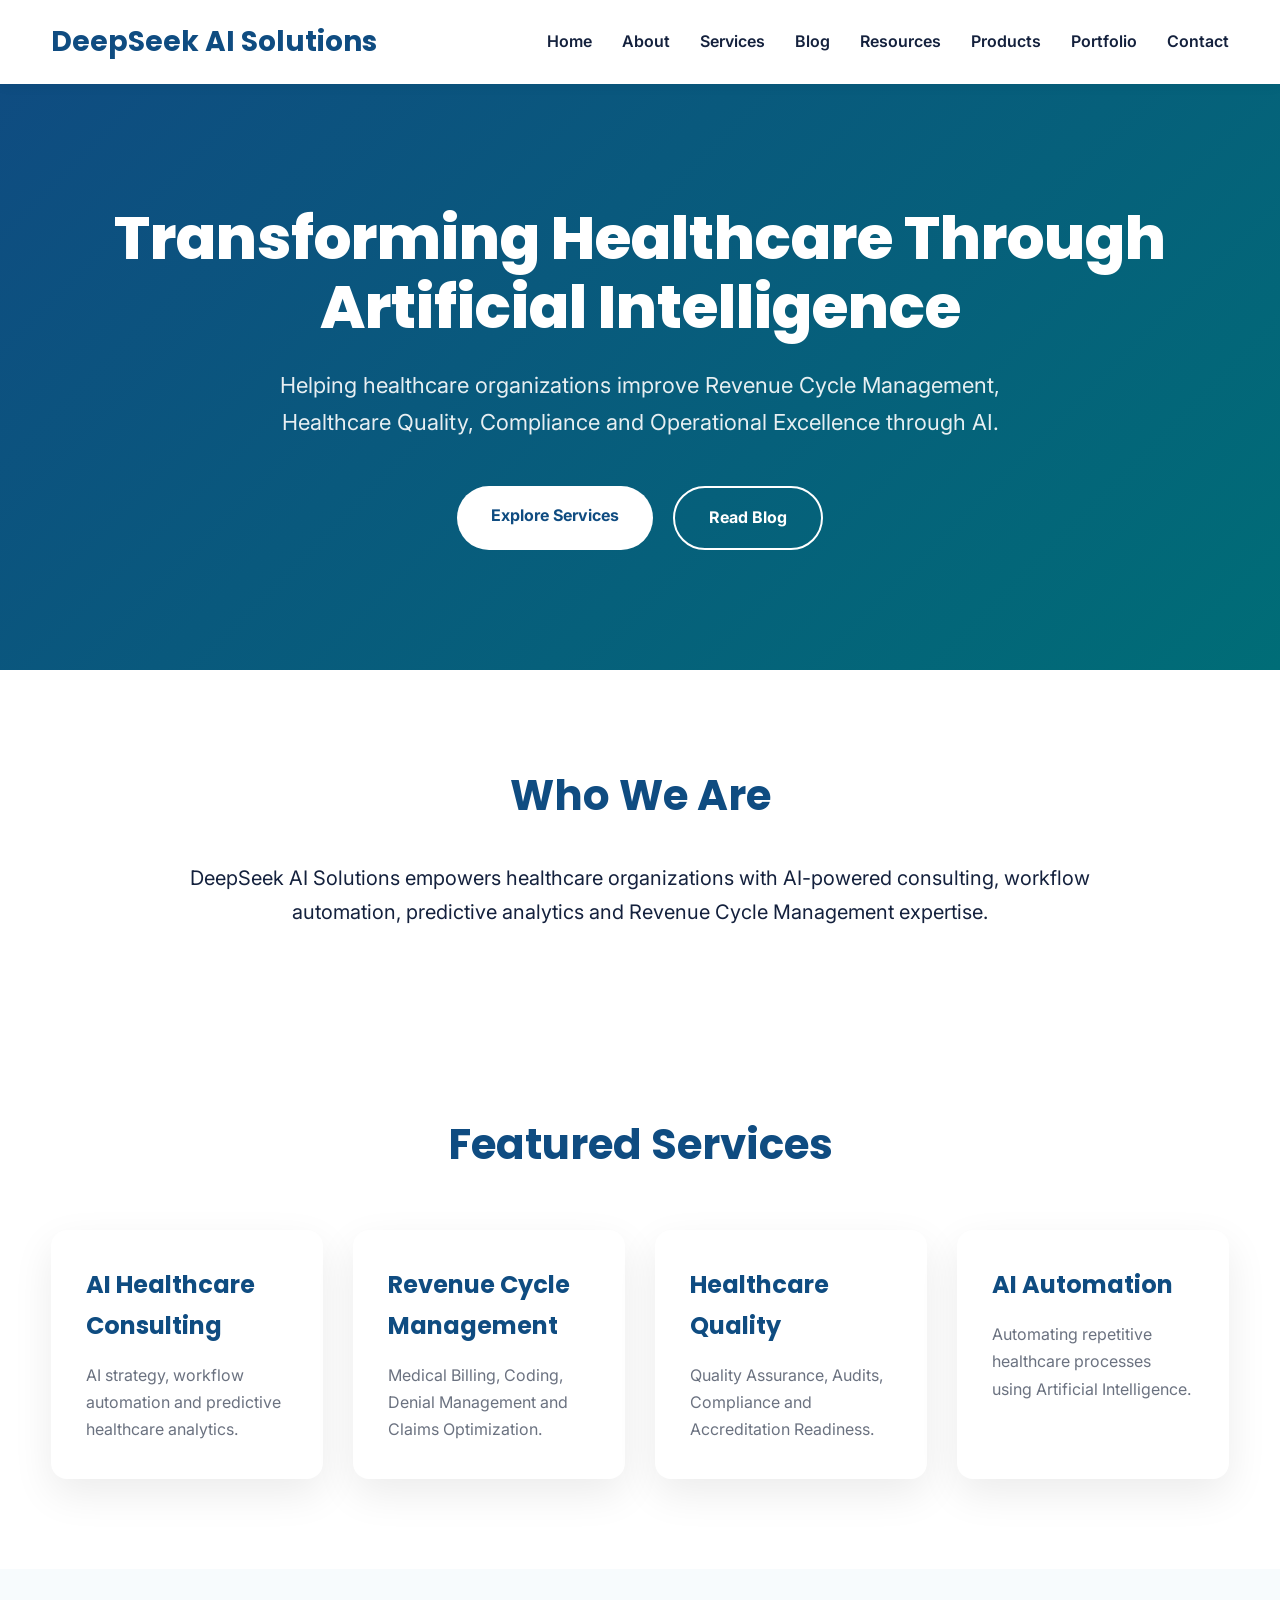
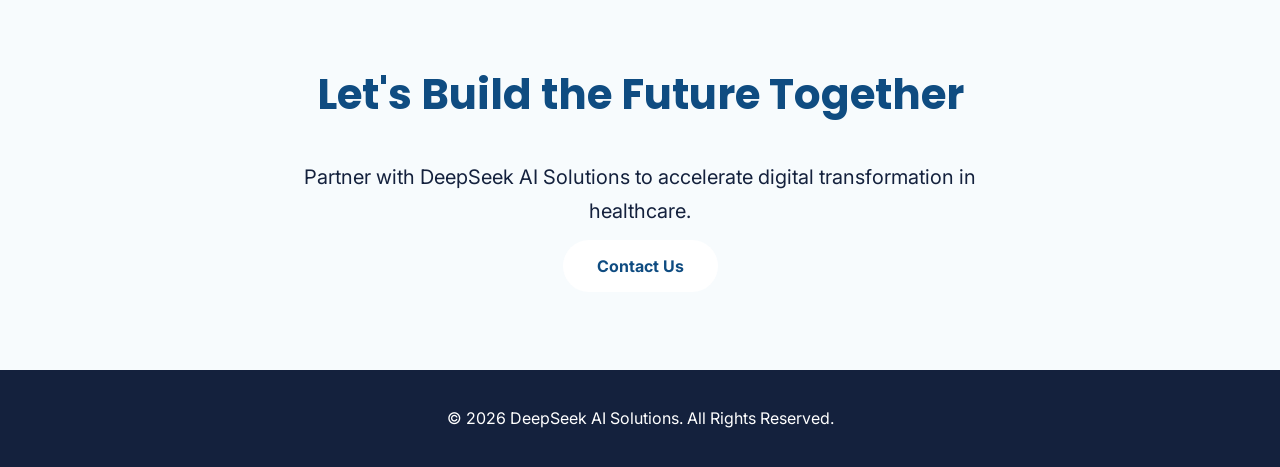
==== index.html @ 40a12bdd "Add complete Cloudflare-ready website structure for DeepSeek AI Solutions - index.html with SEO meta" ====
<!DOCTYPE html>
<html lang="en">

<head>

<meta charset="UTF-8">
<meta name="viewport" content="width=device-width, initial-scale=1.0">

<title>DeepSeek AI Solutions | AI Healthcare Consulting & Digital Innovation</title>

<meta name="description" content="DeepSeek AI Solutions helps healthcare organizations leverage Artificial Intelligence, Revenue Cycle Management, Medical Billing, Healthcare Quality and AI Automation.">

<meta name="keywords" content="AI Healthcare, Medical Billing, Revenue Cycle Management, AI Consulting, Healthcare Quality, Healthcare AI">

<meta name="author" content="Abijith M Naik">

<meta property="og:title" content="DeepSeek AI Solutions">
<meta property="og:description" content="AI-Powered Healthcare Innovation">
<meta property="og:type" content="website">
<meta property="og:url" content="https://deepseekai.solutions">

<link rel="stylesheet" href="css/style.css">
<link rel="stylesheet" href="css/responsive.css">

<link rel="preconnect" href="https://fonts.googleapis.com">
<link rel="preconnect" href="https://fonts.gstatic.com" crossorigin>

<link href="https://fonts.googleapis.com/css2?family=Inter:wght@300;400;500;600;700&family=Poppins:wght@500;600;700;800&display=swap" rel="stylesheet">

<script defer src="js/main.js"></script>

</head>

<body>

<header>

<div class="container">

<div class="logo">

<h2>DeepSeek AI Solutions</h2>

</div>

<button class="menu-toggle" aria-label="Toggle navigation">
  <span></span>
  <span></span>
  <span></span>
</button>

<nav>

<ul>

<li><a href="#home">Home</a></li>
<li><a href="#about">About</a></li>
<li><a href="#services">Services</a></li>
<li><a href="#blog">Blog</a></li>
<li><a href="#resources">Resources</a></li>
<li><a href="#products">Products</a></li>
<li><a href="#portfolio">Portfolio</a></li>
<li><a href="#contact">Contact</a></li>

</ul>

</nav>

</div>

</header>

<section class="hero" id="home">

<div class="container">

<h1>Transforming Healthcare Through Artificial Intelligence</h1>

<p>Helping healthcare organizations improve Revenue Cycle Management, Healthcare Quality, Compliance and Operational Excellence through AI.</p>

<div class="buttons">

<a href="#services" class="btn-primary">Explore Services</a>
<a href="#blog" class="btn-secondary">Read Blog</a>

</div>

</div>

</section>

<section class="about" id="about">

<div class="container">

<h2>Who We Are</h2>

<p>DeepSeek AI Solutions empowers healthcare organizations with AI-powered consulting, workflow automation, predictive analytics and Revenue Cycle Management expertise.</p>

</div>

</section>

<section class="services" id="services">

<div class="container">

<h2>Featured Services</h2>

<div class="cards">

<div class="card">

<h3>AI Healthcare Consulting</h3>
<p>AI strategy, workflow automation and predictive healthcare analytics.</p>

</div>

<div class="card">

<h3>Revenue Cycle Management</h3>
<p>Medical Billing, Coding, Denial Management and Claims Optimization.</p>

</div>

<div class="card">

<h3>Healthcare Quality</h3>
<p>Quality Assurance, Audits, Compliance and Accreditation Readiness.</p>

</div>

<div class="card">

<h3>AI Automation</h3>
<p>Automating repetitive healthcare processes using Artificial Intelligence.</p>

</div>

</div>

</div>

</section>

<section class="contact" id="contact">

<div class="container">

<h2>Let's Build the Future Together</h2>

<p>Partner with DeepSeek AI Solutions to accelerate digital transformation in healthcare.</p>

<a href="mailto:contact@deepseekai.solutions" class="btn-primary">Contact Us</a>

</div>

</section>

<footer>

<div class="container">

<p>&copy; 2026 DeepSeek AI Solutions. All Rights Reserved.</p>

</div>

</footer>

</body>

</html>
---- css/style.css ----
/* ==========================================================
   DeepSeek AI Solutions
   Main Stylesheet
========================================================== */

:root {
  --primary: #0F4C81;
  --secondary: #00A6A6;
  --accent: #ffffff;
  --dark: #14213D;
  --light: #F6FAFD;
  --gray: #6B7280;
  --shadow: 0 15px 40px rgba(0,0,0,.08);
  --radius: 16px;
}

* {
  margin: 0;
  padding: 0;
  box-sizing: border-box;
}

html {
  scroll-behavior: smooth;
}

body {
  font-family: 'Inter', sans-serif;
  background: #ffffff;
  color: var(--dark);
  line-height: 1.7;
}

.container {
  width: min(1200px, 92%);
  margin: auto;
}

/* =======================
HEADER
======================= */

header {
  position: sticky;
  top: 0;
  z-index: 999;
  background: #ffffff;
  box-shadow: 0 2px 12px rgba(0,0,0,.05);
}

header .container {
  display: flex;
  justify-content: space-between;
  align-items: center;
  padding: 18px 0;
}

.logo h2 {
  font-family: 'Poppins', sans-serif;
  font-size: 28px;
  color: var(--primary);
}

nav ul {
  display: flex;
  gap: 30px;
  list-style: none;
}

nav a {
  text-decoration: none;
  color: var(--dark);
  font-weight: 600;
  transition: .3s;
}

nav a:hover {
  color: var(--secondary);
}

/* =======================
HERO
======================= */

.hero {
  padding: 120px 0;
  background: linear-gradient(135deg, #0F4C81 0%, #006D77 100%);
  color: white;
  text-align: center;
}

.hero h1 {
  font-family: 'Poppins', sans-serif;
  font-size: 60px;
  font-weight: 800;
  line-height: 1.15;
  margin-bottom: 25px;
}

.hero p {
  font-size: 22px;
  max-width: 820px;
  margin: auto;
  opacity: .9;
}

.buttons {
  margin-top: 45px;
  display: flex;
  justify-content: center;
  gap: 20px;
}

/* =======================
BUTTONS
======================= */

.btn-primary {
  background: white;
  color: var(--primary);
  padding: 16px 34px;
  border-radius: 40px;
  font-weight: 700;
  text-decoration: none;
  transition: .3s;
}

.btn-primary:hover {
  transform: translateY(-4px);
  box-shadow: var(--shadow);
}

.btn-secondary {
  border: 2px solid white;
  padding: 16px 34px;
  border-radius: 40px;
  text-decoration: none;
  font-weight: 700;
  color: white;
  transition: .3s;
}

.btn-secondary:hover {
  background: white;
  color: var(--primary);
}

/* =======================
SECTIONS
======================= */

section {
  padding: 90px 0;
}

section h2 {
  font-family: 'Poppins', sans-serif;
  font-size: 42px;
  margin-bottom: 30px;
  text-align: center;
  color: var(--primary);
}

.about p {
  font-size: 20px;
  max-width: 900px;
  margin: auto;
  text-align: center;
}

/* =======================
CARDS
======================= */

.cards {
  display: grid;
  grid-template-columns: repeat(auto-fit, minmax(260px, 1fr));
  gap: 30px;
  margin-top: 50px;
}

.card {
  padding: 35px;
  border-radius: var(--radius);
  background: white;
  box-shadow: var(--shadow);
  transition: .35s;
}

.card:hover {
  transform: translateY(-10px);
}

.card h3 {
  margin-bottom: 15px;
  font-size: 24px;
  color: var(--primary);
  font-family: 'Poppins', sans-serif;
}

.card p {
  color: var(--gray);
}

/* =======================
CONTACT
======================= */

.contact {
  background: #F7FBFD;
  text-align: center;
}

.contact p {
  max-width: 760px;
  margin: 25px auto;
  font-size: 20px;
}

/* =======================
FOOTER
======================= */

footer {
  background: var(--dark);
  color: white;
  padding: 35px 0;
  text-align: center;
}

/* =======================
ANIMATIONS
======================= */

.hero h1 {
  animation: fadeUp .8s ease;
}

.hero p {
  animation: fadeUp 1.1s ease;
}

.buttons {
  animation: fadeUp 1.4s ease;
}

@keyframes fadeUp {
  from {
    opacity: 0;
    transform: translateY(35px);
  }
  to {
    opacity: 1;
    transform: translateY(0);
  }
}
---- css/responsive.css ----
/* ==========================================================
   DeepSeek AI Solutions
   Responsive Stylesheet
========================================================== */

/* ---- Mobile nav toggle ---- */
.menu-toggle {
  display: none;
  flex-direction: column;
  gap: 5px;
  background: none;
  border: none;
  cursor: pointer;
  padding: 6px;
}

.menu-toggle span {
  width: 26px;
  height: 3px;
  background: var(--primary);
  border-radius: 3px;
  transition: .3s;
}

/* ---- Tablets ---- */
@media (max-width: 900px) {
  .hero h1 { font-size: 40px; }
  .hero p { font-size: 18px; }
  section h2 { font-size: 32px; }
  nav ul { gap: 18px; }
  nav a { font-size: 14px; }
  .logo h2 { font-size: 22px; }
}

/* ---- Mobile ---- */
@media (max-width: 640px) {
  .menu-toggle { display: flex; }

  nav ul {
    position: fixed;
    top: 64px;
    right: 0;
    width: 100%;
    flex-direction: column;
    background: #ffffff;
    padding: 20px 0;
    gap: 0;
    box-shadow: 0 10px 30px rgba(0,0,0,.1);
    transform: translateY(-150%);
    transition: transform .35s ease;
    z-index: 998;
  }

  nav ul.open { transform: translateY(0); }

  nav ul li {
    width: 100%;
    text-align: center;
    padding: 12px 0;
    border-bottom: 1px solid #eee;
  }

  nav ul li:last-child { border-bottom: none; }

  .hero { padding: 80px 0; }
  .hero h1 { font-size: 30px; }
  .hero p { font-size: 16px; }
  .buttons { flex-direction: column; align-items: center; }
  .btn-primary, .btn-secondary { width: 80%; text-align: center; }
  section { padding: 60px 0; }
  section h2 { font-size: 26px; }
  .about p { font-size: 17px; }
  .card { padding: 25px; }
  .card h3 { font-size: 20px; }
  footer p { font-size: 14px; }
}
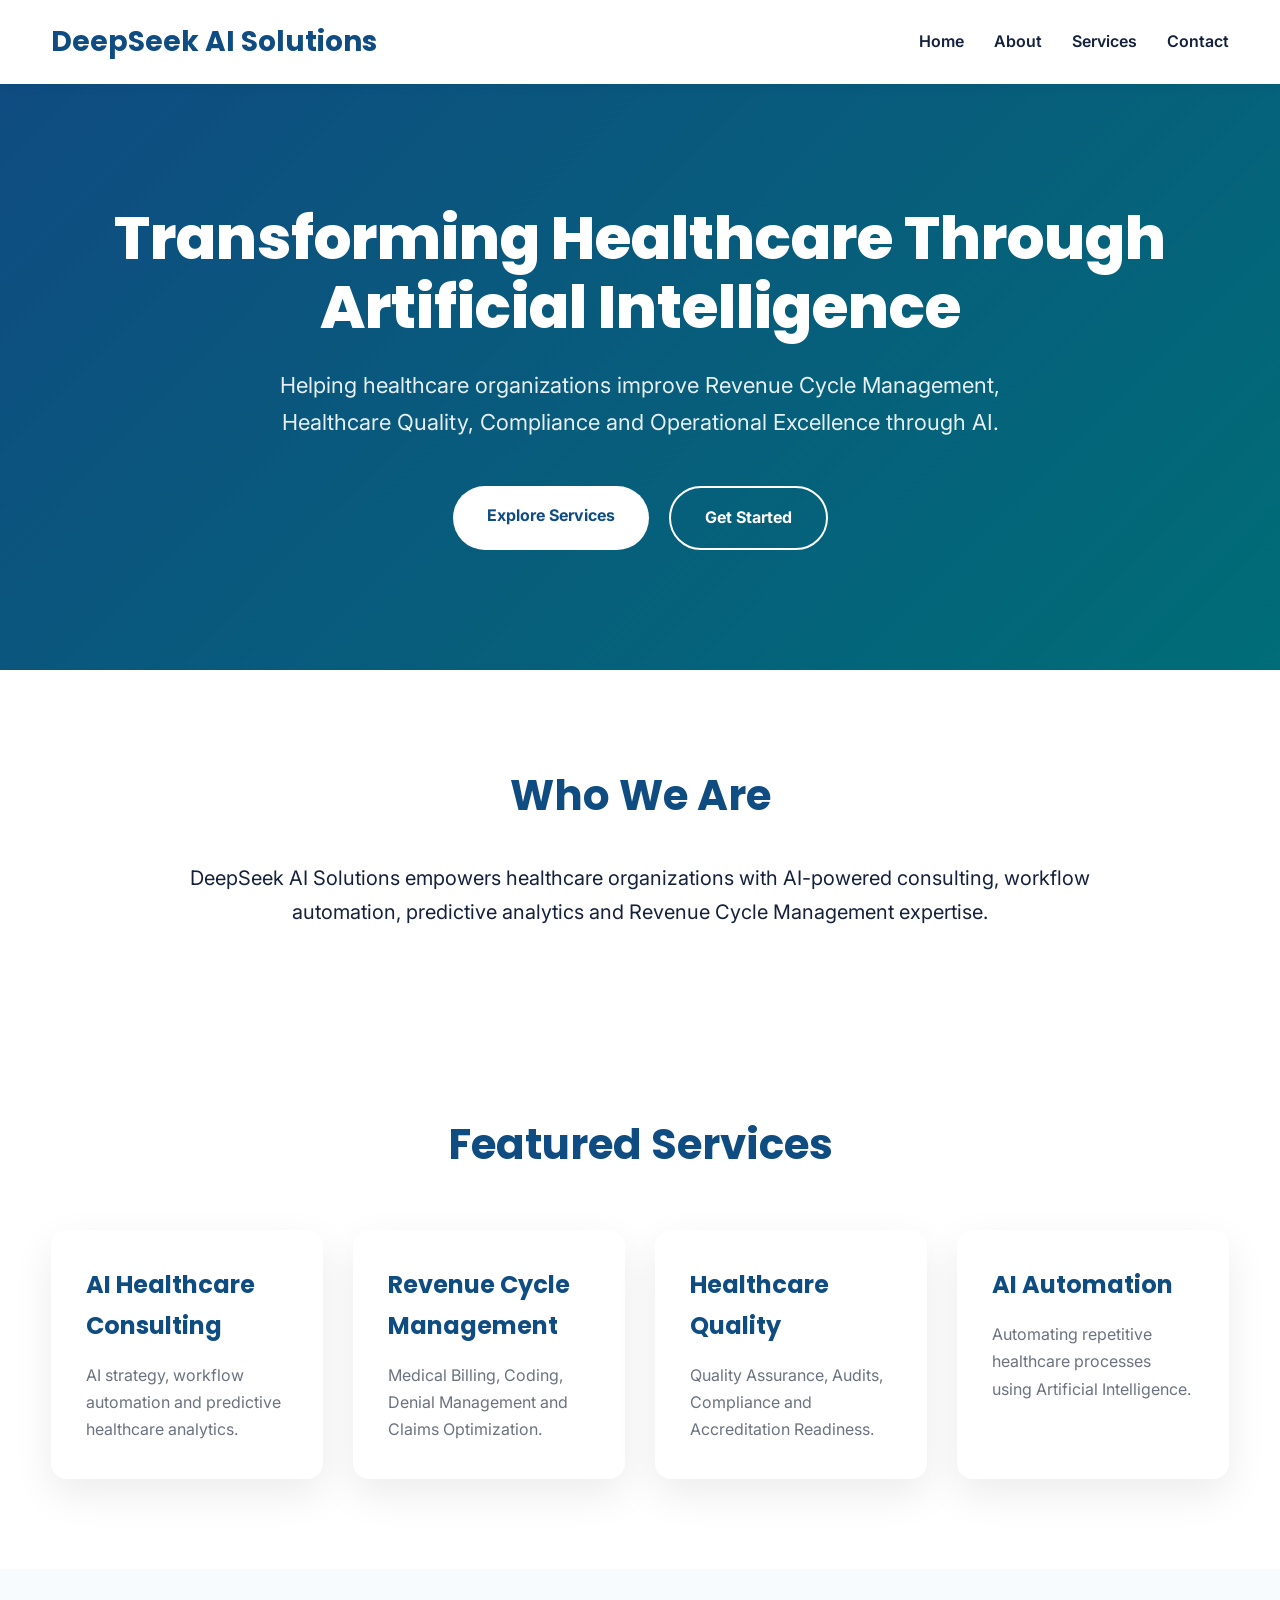
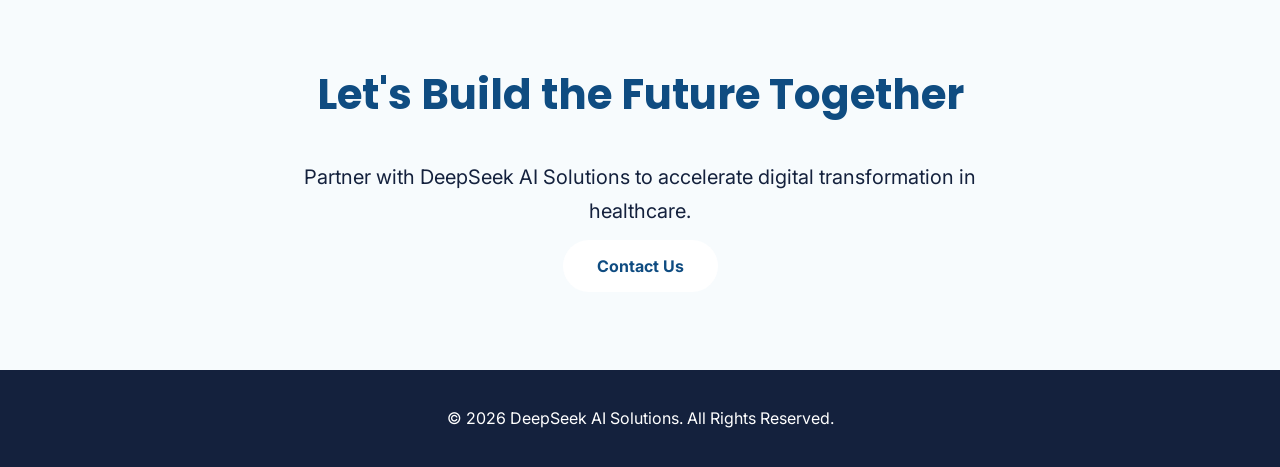
==== commit fbab4e32: "Fix three issues: remove broken nav links, standardize contact email, correct URL typo 1. Remove nav" ====
--- a/index.html
+++ b/index.html
@@ -56,10 +56,6 @@
 <li><a href="#home">Home</a></li>
 <li><a href="#about">About</a></li>
 <li><a href="#services">Services</a></li>
-<li><a href="#blog">Blog</a></li>
-<li><a href="#resources">Resources</a></li>
-<li><a href="#products">Products</a></li>
-<li><a href="#portfolio">Portfolio</a></li>
 <li><a href="#contact">Contact</a></li>
 
 </ul>
@@ -81,7 +77,7 @@
 <div class="buttons">
 
 <a href="#services" class="btn-primary">Explore Services</a>
-<a href="#blog" class="btn-secondary">Read Blog</a>
+<a href="#contact" class="btn-secondary">Get Started</a>
 
 </div>
 
@@ -151,7 +147,7 @@
 
 <p>Partner with DeepSeek AI Solutions to accelerate digital transformation in healthcare.</p>
 
-<a href="mailto:contact@deepseekai.solutions" class="btn-primary">Contact Us</a>
+<a href="mailto:hello@deepseekai.solutions" class="btn-primary">Contact Us</a>
 
 </div>
 
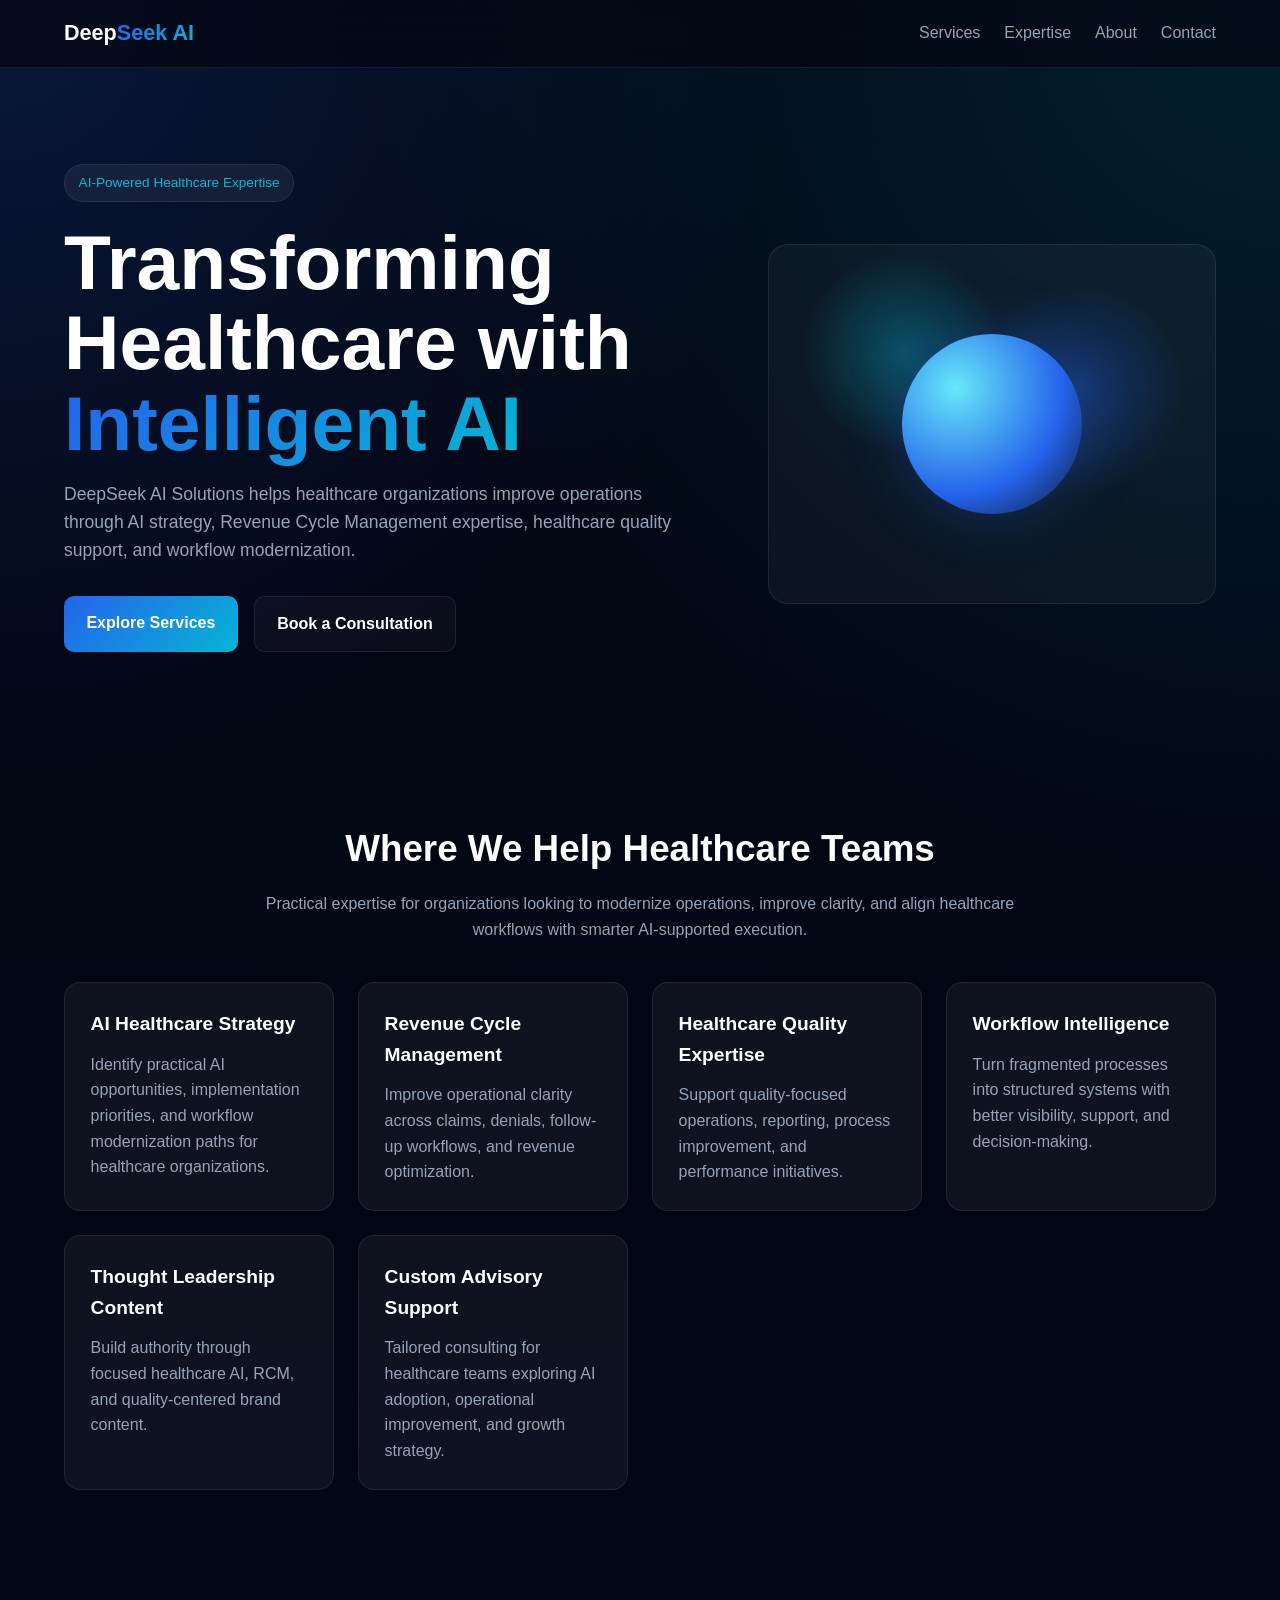
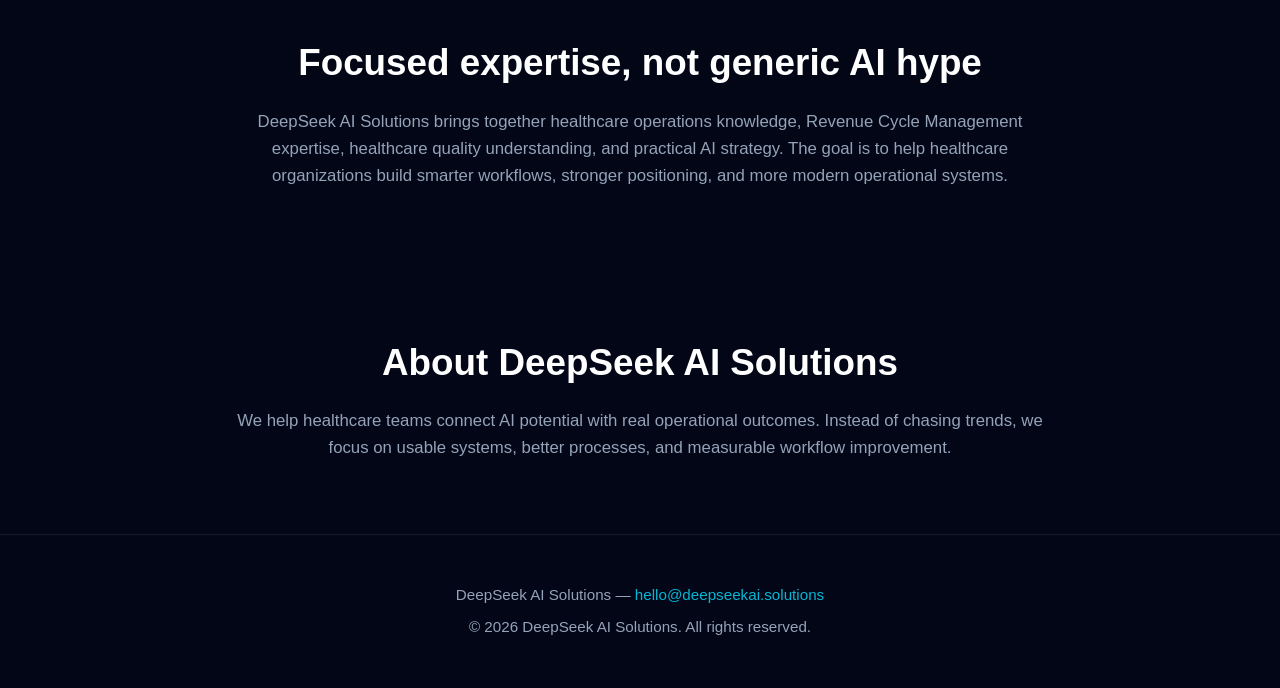
==== commit 6818b5a1: "Update and rename Abi to index.html" ====
--- a/index.html
+++ b/index.html
@@ -1,168 +1,377 @@
 <!DOCTYPE html>
 <html lang="en">
-
 <head>
-
-<meta charset="UTF-8">
-<meta name="viewport" content="width=device-width, initial-scale=1.0">
-
-<title>DeepSeek AI Solutions | AI Healthcare Consulting & Digital Innovation</title>
-
-<meta name="description" content="DeepSeek AI Solutions helps healthcare organizations leverage Artificial Intelligence, Revenue Cycle Management, Medical Billing, Healthcare Quality and AI Automation.">
-
-<meta name="keywords" content="AI Healthcare, Medical Billing, Revenue Cycle Management, AI Consulting, Healthcare Quality, Healthcare AI">
-
-<meta name="author" content="Abijith M Naik">
-
-<meta property="og:title" content="DeepSeek AI Solutions">
-<meta property="og:description" content="AI-Powered Healthcare Innovation">
-<meta property="og:type" content="website">
-<meta property="og:url" content="https://deepseekai.solutions">
-
-<link rel="stylesheet" href="css/style.css">
-<link rel="stylesheet" href="css/responsive.css">
-
-<link rel="preconnect" href="https://fonts.googleapis.com">
-<link rel="preconnect" href="https://fonts.gstatic.com" crossorigin>
-
-<link href="https://fonts.googleapis.com/css2?family=Inter:wght@300;400;500;600;700&family=Poppins:wght@500;600;700;800&display=swap" rel="stylesheet">
-
-<script defer src="js/main.js"></script>
-
+  <meta charset="UTF-8" />
+  <meta name="viewport" content="width=device-width, initial-scale=1.0" />
+  <title>DeepSeek AI Solutions — AI Healthcare, RCM & Quality Expertise</title>
+  <meta
+    name="description"
+    content="DeepSeek AI Solutions helps healthcare organizations improve operations through AI strategy, Revenue Cycle Management expertise, healthcare quality support, and workflow modernization."
+  />
+  <style>
+    * {
+      margin: 0;
+      padding: 0;
+      box-sizing: border-box;
+    }
+
+    :root {
+      --bg: #030712;
+      --surface: #0f172a;
+      --surface-2: rgba(255, 255, 255, 0.06);
+      --primary: #2563eb;
+      --secondary: #06b6d4;
+      --text: #ffffff;
+      --muted: #94a3b8;
+      --border: rgba(255, 255, 255, 0.08);
+      --max: 1200px;
+    }
+
+    body {
+      font-family: Inter, -apple-system, BlinkMacSystemFont, "Segoe UI", sans-serif;
+      background:
+        radial-gradient(circle at top left, rgba(37, 99, 235, 0.18), transparent 30%),
+        radial-gradient(circle at top right, rgba(6, 182, 212, 0.14), transparent 35%),
+        linear-gradient(180deg, #030712 0%, #020617 100%);
+      color: var(--text);
+      line-height: 1.6;
+    }
+
+    nav {
+      position: sticky;
+      top: 0;
+      z-index: 100;
+      display: flex;
+      justify-content: space-between;
+      align-items: center;
+      padding: 1rem 5%;
+      background: rgba(3, 7, 18, 0.75);
+      backdrop-filter: blur(16px);
+      border-bottom: 1px solid var(--border);
+    }
+
+    .logo {
+      font-size: 1.35rem;
+      font-weight: 700;
+    }
+
+    .logo span {
+      background: linear-gradient(135deg, var(--primary), var(--secondary));
+      -webkit-background-clip: text;
+      -webkit-text-fill-color: transparent;
+      background-clip: text;
+    }
+
+    nav ul {
+      list-style: none;
+      display: flex;
+      gap: 1.5rem;
+      align-items: center;
+    }
+
+    nav a {
+      color: var(--muted);
+      text-decoration: none;
+      transition: color 0.2s ease;
+    }
+
+    nav a:hover {
+      color: var(--text);
+    }
+
+    .hero {
+      padding: 6rem 5% 4rem;
+    }
+
+    .container {
+      max-width: var(--max);
+      margin: 0 auto;
+    }
+
+    .hero-wrap {
+      display: grid;
+      grid-template-columns: 1.2fr 0.8fr;
+      gap: 2rem;
+      align-items: center;
+    }
+
+    .badge {
+      display: inline-block;
+      padding: 0.45rem 0.85rem;
+      border-radius: 999px;
+      background: var(--surface-2);
+      border: 1px solid var(--border);
+      color: var(--secondary);
+      margin-bottom: 1.25rem;
+      font-size: 0.85rem;
+    }
+
+    h1 {
+      font-size: clamp(2.7rem, 6vw, 5rem);
+      line-height: 1.05;
+      margin-bottom: 1rem;
+    }
+
+    h1 span {
+      background: linear-gradient(135deg, var(--primary), var(--secondary));
+      -webkit-background-clip: text;
+      -webkit-text-fill-color: transparent;
+      background-clip: text;
+    }
+
+    .hero p {
+      max-width: 640px;
+      color: var(--muted);
+      font-size: 1.1rem;
+      margin-bottom: 2rem;
+    }
+
+    .cta {
+      display: flex;
+      gap: 1rem;
+      flex-wrap: wrap;
+      margin-bottom: 2rem;
+    }
+
+    .btn {
+      display: inline-block;
+      padding: 0.9rem 1.4rem;
+      border-radius: 10px;
+      font-weight: 600;
+      text-decoration: none;
+      transition: 0.2s ease;
+    }
+
+    .btn-primary {
+      background: linear-gradient(135deg, var(--primary), var(--secondary));
+      color: white;
+    }
+
+    .btn-primary:hover {
+      transform: translateY(-2px);
+      box-shadow: 0 12px 30px rgba(37, 99, 235, 0.25);
+    }
+
+    .btn-secondary {
+      border: 1px solid var(--border);
+      color: var(--text);
+      background: rgba(255, 255, 255, 0.03);
+    }
+
+    .btn-secondary:hover {
+      border-color: var(--secondary);
+      color: var(--secondary);
+    }
+
+    .hero-panel {
+      min-height: 360px;
+      border-radius: 20px;
+      background:
+        radial-gradient(circle at 30% 30%, rgba(6, 182, 212, 0.35), transparent 25%),
+        radial-gradient(circle at 70% 40%, rgba(37, 99, 235, 0.35), transparent 28%),
+        rgba(255, 255, 255, 0.04);
+      border: 1px solid var(--border);
+      position: relative;
+      overflow: hidden;
+    }
+
+    .hero-panel::before {
+      content: "";
+      position: absolute;
+      inset: 50%;
+      width: 180px;
+      height: 180px;
+      transform: translate(-50%, -50%);
+      border-radius: 50%;
+      background: radial-gradient(circle at 30% 30%, #67e8f9, #2563eb 60%, #0f172a 100%);
+      box-shadow: 0 0 60px rgba(37, 99, 235, 0.3);
+    }
+
+    section {
+      padding: 4.5rem 5%;
+    }
+
+    .section-title {
+      text-align: center;
+      max-width: 760px;
+      margin: 0 auto 2.5rem;
+    }
+
+    .section-title h2 {
+      font-size: 2.3rem;
+      margin-bottom: 0.75rem;
+    }
+
+    .section-title p {
+      color: var(--muted);
+    }
+
+    .grid {
+      display: grid;
+      grid-template-columns: repeat(auto-fit, minmax(260px, 1fr));
+      gap: 1.5rem;
+      max-width: var(--max);
+      margin: 0 auto;
+    }
+
+    .card {
+      background: rgba(255, 255, 255, 0.05);
+      border: 1px solid var(--border);
+      border-radius: 16px;
+      padding: 1.6rem;
+      transition: 0.25s ease;
+    }
+
+    .card:hover {
+      transform: translateY(-4px);
+      border-color: rgba(6, 182, 212, 0.45);
+    }
+
+    .card h3 {
+      margin-bottom: 0.75rem;
+      font-size: 1.2rem;
+    }
+
+    .card p {
+      color: var(--muted);
+    }
+
+    .about {
+      max-width: 820px;
+      margin: 0 auto;
+      text-align: center;
+    }
+
+    .about h2 {
+      font-size: 2.3rem;
+      margin-bottom: 1rem;
+    }
+
+    .about p {
+      color: var(--muted);
+      font-size: 1.05rem;
+    }
+
+    footer {
+      padding: 3rem 5%;
+      border-top: 1px solid var(--border);
+      text-align: center;
+      color: var(--muted);
+      font-size: 0.95rem;
+    }
+
+    footer a {
+      color: var(--secondary);
+      text-decoration: none;
+    }
+
+    @media (max-width: 900px) {
+      .hero-wrap {
+        grid-template-columns: 1fr;
+      }
+    }
+
+    @media (max-width: 768px) {
+      nav ul {
+        display: none;
+      }
+
+      h1 {
+        font-size: 2.3rem;
+      }
+    }
+  </style>
 </head>
-
 <body>
-
-<header>
-
-<div class="container">
-
-<div class="logo">
-
-<h2>DeepSeek AI Solutions</h2>
-
-</div>
-
-<button class="menu-toggle" aria-label="Toggle navigation">
-  <span></span>
-  <span></span>
-  <span></span>
-</button>
-
-<nav>
-
-<ul>
-
-<li><a href="#home">Home</a></li>
-<li><a href="#about">About</a></li>
-<li><a href="#services">Services</a></li>
-<li><a href="#contact">Contact</a></li>
-
-</ul>
-
-</nav>
-
-</div>
-
-</header>
-
-<section class="hero" id="home">
-
-<div class="container">
-
-<h1>Transforming Healthcare Through Artificial Intelligence</h1>
-
-<p>Helping healthcare organizations improve Revenue Cycle Management, Healthcare Quality, Compliance and Operational Excellence through AI.</p>
-
-<div class="buttons">
-
-<a href="#services" class="btn-primary">Explore Services</a>
-<a href="#contact" class="btn-secondary">Get Started</a>
-
-</div>
-
-</div>
-
-</section>
-
-<section class="about" id="about">
-
-<div class="container">
-
-<h2>Who We Are</h2>
-
-<p>DeepSeek AI Solutions empowers healthcare organizations with AI-powered consulting, workflow automation, predictive analytics and Revenue Cycle Management expertise.</p>
-
-</div>
-
-</section>
-
-<section class="services" id="services">
-
-<div class="container">
-
-<h2>Featured Services</h2>
-
-<div class="cards">
-
-<div class="card">
-
-<h3>AI Healthcare Consulting</h3>
-<p>AI strategy, workflow automation and predictive healthcare analytics.</p>
-
-</div>
-
-<div class="card">
-
-<h3>Revenue Cycle Management</h3>
-<p>Medical Billing, Coding, Denial Management and Claims Optimization.</p>
-
-</div>
-
-<div class="card">
-
-<h3>Healthcare Quality</h3>
-<p>Quality Assurance, Audits, Compliance and Accreditation Readiness.</p>
-
-</div>
-
-<div class="card">
-
-<h3>AI Automation</h3>
-<p>Automating repetitive healthcare processes using Artificial Intelligence.</p>
-
-</div>
-
-</div>
-
-</div>
-
-</section>
-
-<section class="contact" id="contact">
-
-<div class="container">
-
-<h2>Let's Build the Future Together</h2>
-
-<p>Partner with DeepSeek AI Solutions to accelerate digital transformation in healthcare.</p>
-
-<a href="mailto:hello@deepseekai.solutions" class="btn-primary">Contact Us</a>
-
-</div>
-
-</section>
-
-<footer>
-
-<div class="container">
-
-<p>&copy; 2026 DeepSeek AI Solutions. All Rights Reserved.</p>
-
-</div>
-
-</footer>
-
+  <nav>
+    <div class="logo">Deep<span>Seek AI</span></div>
+    <ul>
+      <li><a href="#services">Services</a></li>
+      <li><a href="#expertise">Expertise</a></li>
+      <li><a href="#about">About</a></li>
+      <li><a href="#contact">Contact</a></li>
+    </ul>
+  </nav>
+
+  <section class="hero">
+    <div class="container hero-wrap">
+      <div>
+        <span class="badge">AI-Powered Healthcare Expertise</span>
+        <h1>Transforming Healthcare with <span>Intelligent AI</span></h1>
+        <p>
+          DeepSeek AI Solutions helps healthcare organizations improve operations through AI strategy,
+          Revenue Cycle Management expertise, healthcare quality support, and workflow modernization.
+        </p>
+        <div class="cta">
+          <a href="#services" class="btn btn-primary">Explore Services</a>
+          <a href="#contact" class="btn btn-secondary">Book a Consultation</a>
+        </div>
+      </div>
+      <div class="hero-panel" aria-hidden="true"></div>
+    </div>
+  </section>
+
+  <section id="services">
+    <div class="section-title">
+      <h2>Where We Help Healthcare Teams</h2>
+      <p>
+        Practical expertise for organizations looking to modernize operations, improve clarity,
+        and align healthcare workflows with smarter AI-supported execution.
+      </p>
+    </div>
+
+    <div class="grid">
+      <div class="card">
+        <h3>AI Healthcare Strategy</h3>
+        <p>Identify practical AI opportunities, implementation priorities, and workflow modernization paths for healthcare organizations.</p>
+      </div>
+      <div class="card">
+        <h3>Revenue Cycle Management</h3>
+        <p>Improve operational clarity across claims, denials, follow-up workflows, and revenue optimization.</p>
+      </div>
+      <div class="card">
+        <h3>Healthcare Quality Expertise</h3>
+        <p>Support quality-focused operations, reporting, process improvement, and performance initiatives.</p>
+      </div>
+      <div class="card">
+        <h3>Workflow Intelligence</h3>
+        <p>Turn fragmented processes into structured systems with better visibility, support, and decision-making.</p>
+      </div>
+      <div class="card">
+        <h3>Thought Leadership Content</h3>
+        <p>Build authority through focused healthcare AI, RCM, and quality-centered brand content.</p>
+      </div>
+      <div class="card">
+        <h3>Custom Advisory Support</h3>
+        <p>Tailored consulting for healthcare teams exploring AI adoption, operational improvement, and growth strategy.</p>
+      </div>
+    </div>
+  </section>
+
+  <section id="expertise">
+    <div class="about">
+      <h2>Focused expertise, not generic AI hype</h2>
+      <p>
+        DeepSeek AI Solutions brings together healthcare operations knowledge, Revenue Cycle Management expertise,
+        healthcare quality understanding, and practical AI strategy. The goal is to help healthcare organizations
+        build smarter workflows, stronger positioning, and more modern operational systems.
+      </p>
+    </div>
+  </section>
+
+  <section id="about">
+    <div class="about">
+      <h2>About DeepSeek AI Solutions</h2>
+      <p>
+        We help healthcare teams connect AI potential with real operational outcomes. Instead of chasing trends,
+        we focus on usable systems, better processes, and measurable workflow improvement.
+      </p>
+    </div>
+  </section>
+
+  <footer id="contact">
+    <p>DeepSeek AI Solutions — <a href="mailto:hello@deepseekai.solutions">hello@deepseekai.solutions</a></p>
+    <p style="margin-top: 0.5rem;">© 2026 DeepSeek AI Solutions. All rights reserved.</p>
+  </footer>
 </body>
-
-</html>+</html>
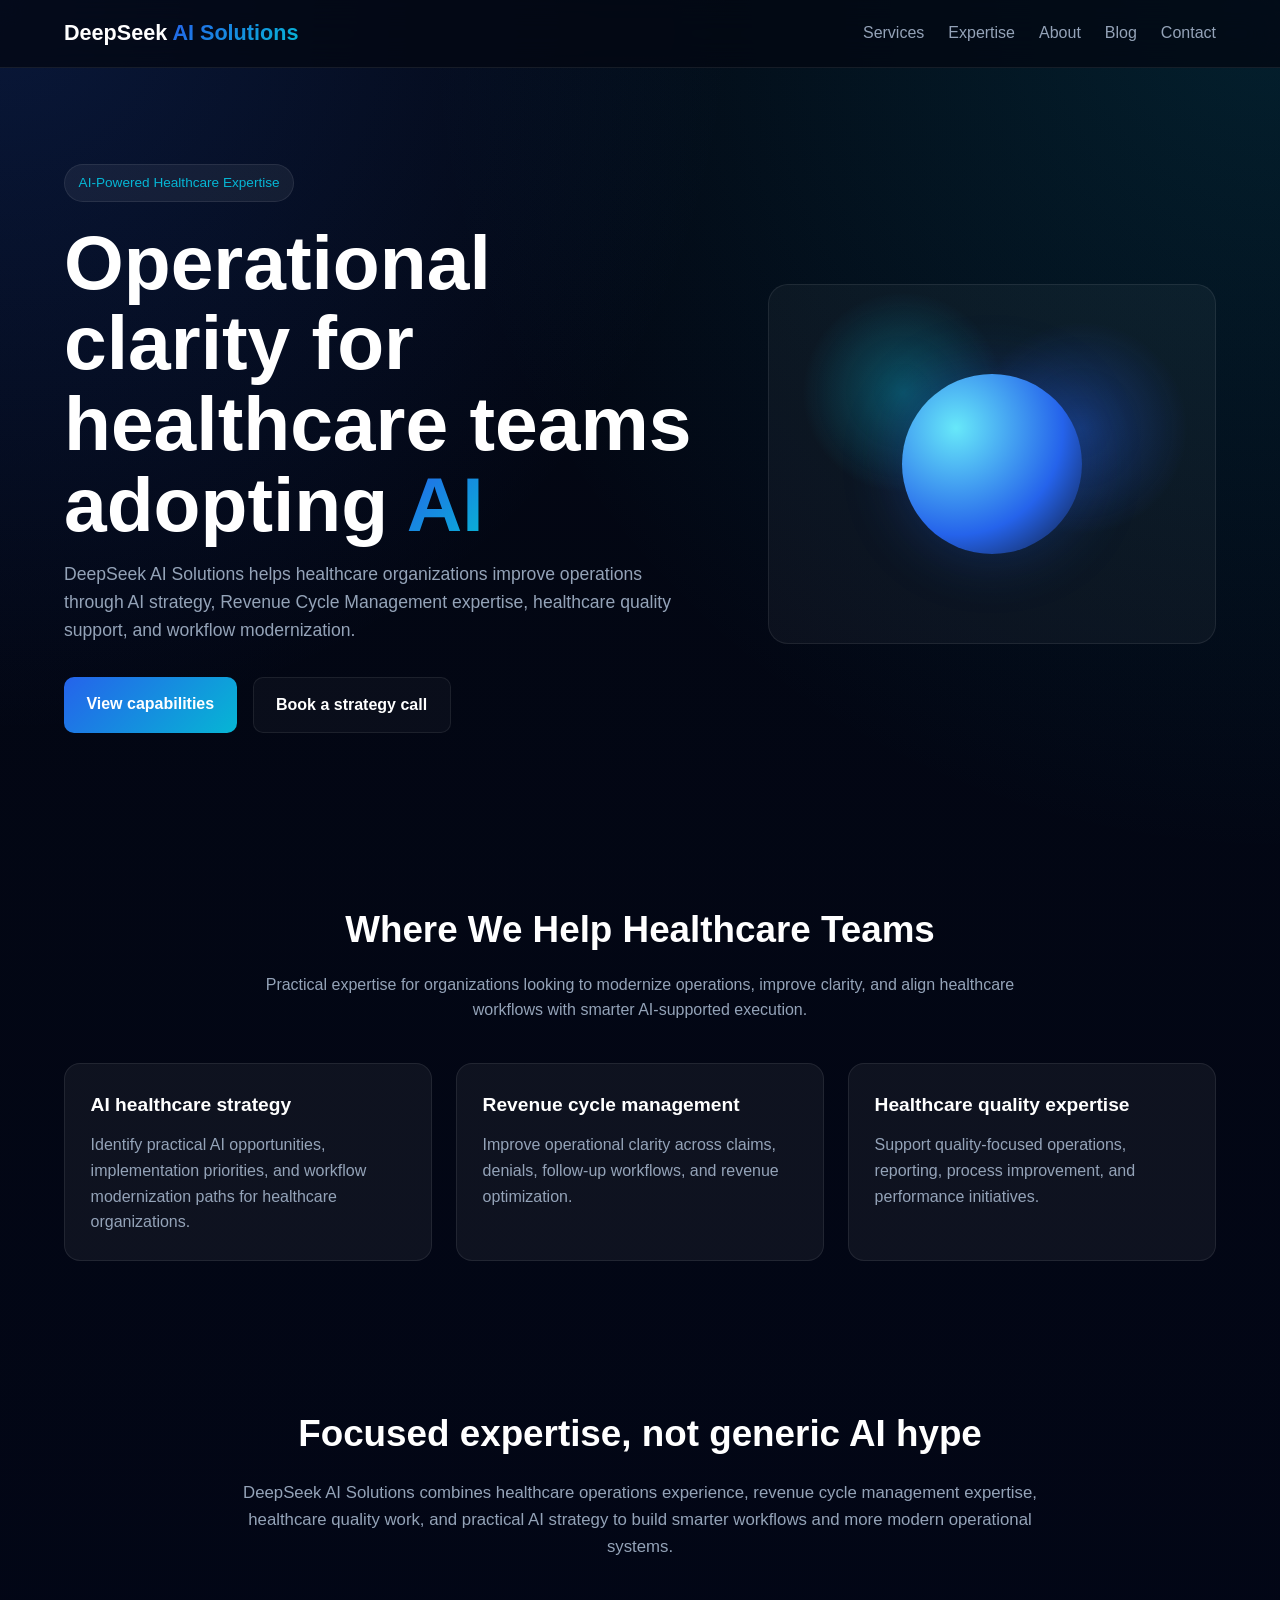
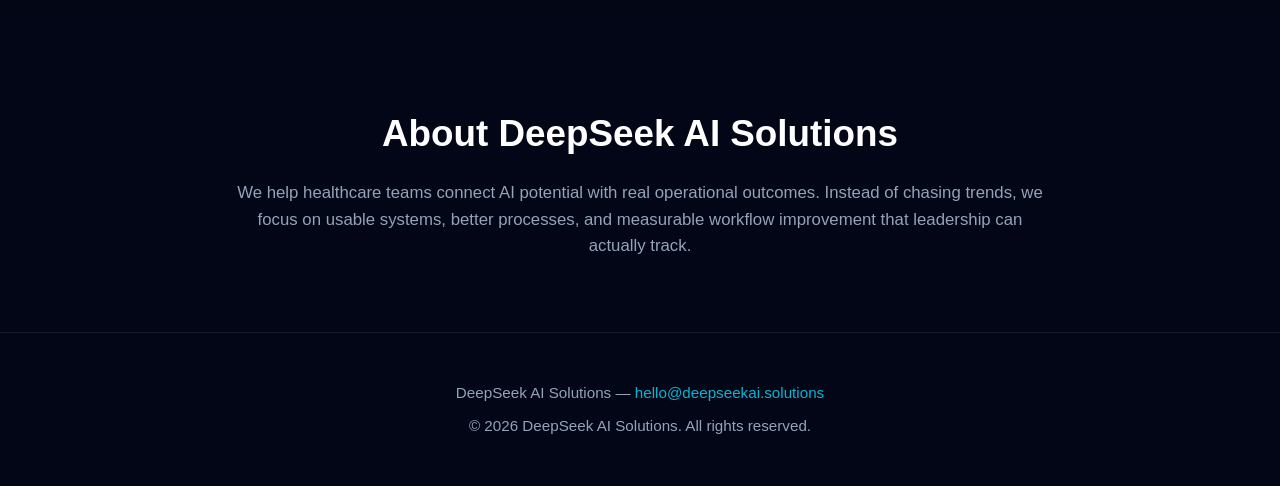
==== commit fd74634d: "Refactor HTML structure and updaFix corrupted HTML and add Blog nav linkte text content Updated the " ====
--- a/index.html
+++ b/index.html
@@ -4,17 +4,9 @@
   <meta charset="UTF-8" />
   <meta name="viewport" content="width=device-width, initial-scale=1.0" />
   <title>DeepSeek AI Solutions — AI Healthcare, RCM & Quality Expertise</title>
-  <meta
-    name="description"
-    content="DeepSeek AI Solutions helps healthcare organizations improve operations through AI strategy, Revenue Cycle Management expertise, healthcare quality support, and workflow modernization."
-  />
+  <meta name="description" content="DeepSeek AI Solutions helps healthcare organizations improve operations through AI strategy, Revenue Cycle Management expertise, healthcare quality support, and workflow modernization." />
   <style>
-    * {
-      margin: 0;
-      padding: 0;
-      box-sizing: border-box;
-    }
-
+    * { margin: 0; padding: 0; box-sizing: border-box; }
     :root {
       --bg: #030712;
       --surface: #0f172a;
@@ -26,7 +18,6 @@
       --border: rgba(255, 255, 255, 0.08);
       --max: 1200px;
     }
-
     body {
       font-family: Inter, -apple-system, BlinkMacSystemFont, "Segoe UI", sans-serif;
       background:
@@ -36,259 +27,58 @@
       color: var(--text);
       line-height: 1.6;
     }
-
     nav {
-      position: sticky;
-      top: 0;
-      z-index: 100;
-      display: flex;
-      justify-content: space-between;
-      align-items: center;
-      padding: 1rem 5%;
-      background: rgba(3, 7, 18, 0.75);
-      backdrop-filter: blur(16px);
-      border-bottom: 1px solid var(--border);
+      position: sticky; top: 0; z-index: 100;
+      display: flex; justify-content: space-between; align-items: center;
+      padding: 1rem 5%; background: rgba(3, 7, 18, 0.75);
+      backdrop-filter: blur(16px); border-bottom: 1px solid var(--border);
     }
-
-    .logo {
-      font-size: 1.35rem;
-      font-weight: 700;
-    }
-
-    .logo span {
-      background: linear-gradient(135deg, var(--primary), var(--secondary));
-      -webkit-background-clip: text;
-      -webkit-text-fill-color: transparent;
-      background-clip: text;
-    }
-
-    nav ul {
-      list-style: none;
-      display: flex;
-      gap: 1.5rem;
-      align-items: center;
-    }
-
-    nav a {
-      color: var(--muted);
-      text-decoration: none;
-      transition: color 0.2s ease;
-    }
-
-    nav a:hover {
-      color: var(--text);
-    }
-
-    .hero {
-      padding: 6rem 5% 4rem;
-    }
-
-    .container {
-      max-width: var(--max);
-      margin: 0 auto;
-    }
-
-    .hero-wrap {
-      display: grid;
-      grid-template-columns: 1.2fr 0.8fr;
-      gap: 2rem;
-      align-items: center;
-    }
-
-    .badge {
-      display: inline-block;
-      padding: 0.45rem 0.85rem;
-      border-radius: 999px;
-      background: var(--surface-2);
-      border: 1px solid var(--border);
-      color: var(--secondary);
-      margin-bottom: 1.25rem;
-      font-size: 0.85rem;
-    }
-
-    h1 {
-      font-size: clamp(2.7rem, 6vw, 5rem);
-      line-height: 1.05;
-      margin-bottom: 1rem;
-    }
-
-    h1 span {
-      background: linear-gradient(135deg, var(--primary), var(--secondary));
-      -webkit-background-clip: text;
-      -webkit-text-fill-color: transparent;
-      background-clip: text;
-    }
-
-    .hero p {
-      max-width: 640px;
-      color: var(--muted);
-      font-size: 1.1rem;
-      margin-bottom: 2rem;
-    }
-
-    .cta {
-      display: flex;
-      gap: 1rem;
-      flex-wrap: wrap;
-      margin-bottom: 2rem;
-    }
-
-    .btn {
-      display: inline-block;
-      padding: 0.9rem 1.4rem;
-      border-radius: 10px;
-      font-weight: 600;
-      text-decoration: none;
-      transition: 0.2s ease;
-    }
-
-    .btn-primary {
-      background: linear-gradient(135deg, var(--primary), var(--secondary));
-      color: white;
-    }
-
-    .btn-primary:hover {
-      transform: translateY(-2px);
-      box-shadow: 0 12px 30px rgba(37, 99, 235, 0.25);
-    }
-
-    .btn-secondary {
-      border: 1px solid var(--border);
-      color: var(--text);
-      background: rgba(255, 255, 255, 0.03);
-    }
-
-    .btn-secondary:hover {
-      border-color: var(--secondary);
-      color: var(--secondary);
-    }
-
-    .hero-panel {
-      min-height: 360px;
-      border-radius: 20px;
-      background:
-        radial-gradient(circle at 30% 30%, rgba(6, 182, 212, 0.35), transparent 25%),
-        radial-gradient(circle at 70% 40%, rgba(37, 99, 235, 0.35), transparent 28%),
-        rgba(255, 255, 255, 0.04);
-      border: 1px solid var(--border);
-      position: relative;
-      overflow: hidden;
-    }
-
-    .hero-panel::before {
-      content: "";
-      position: absolute;
-      inset: 50%;
-      width: 180px;
-      height: 180px;
-      transform: translate(-50%, -50%);
-      border-radius: 50%;
-      background: radial-gradient(circle at 30% 30%, #67e8f9, #2563eb 60%, #0f172a 100%);
-      box-shadow: 0 0 60px rgba(37, 99, 235, 0.3);
-    }
-
-    section {
-      padding: 4.5rem 5%;
-    }
-
-    .section-title {
-      text-align: center;
-      max-width: 760px;
-      margin: 0 auto 2.5rem;
-    }
-
-    .section-title h2 {
-      font-size: 2.3rem;
-      margin-bottom: 0.75rem;
-    }
-
-    .section-title p {
-      color: var(--muted);
-    }
-
-    .grid {
-      display: grid;
-      grid-template-columns: repeat(auto-fit, minmax(260px, 1fr));
-      gap: 1.5rem;
-      max-width: var(--max);
-      margin: 0 auto;
-    }
-
-    .card {
-      background: rgba(255, 255, 255, 0.05);
-      border: 1px solid var(--border);
-      border-radius: 16px;
-      padding: 1.6rem;
-      transition: 0.25s ease;
-    }
-
-    .card:hover {
-      transform: translateY(-4px);
-      border-color: rgba(6, 182, 212, 0.45);
-    }
-
-    .card h3 {
-      margin-bottom: 0.75rem;
-      font-size: 1.2rem;
-    }
-
-    .card p {
-      color: var(--muted);
-    }
-
-    .about {
-      max-width: 820px;
-      margin: 0 auto;
-      text-align: center;
-    }
-
-    .about h2 {
-      font-size: 2.3rem;
-      margin-bottom: 1rem;
-    }
-
-    .about p {
-      color: var(--muted);
-      font-size: 1.05rem;
-    }
-
-    footer {
-      padding: 3rem 5%;
-      border-top: 1px solid var(--border);
-      text-align: center;
-      color: var(--muted);
-      font-size: 0.95rem;
-    }
-
-    footer a {
-      color: var(--secondary);
-      text-decoration: none;
-    }
-
-    @media (max-width: 900px) {
-      .hero-wrap {
-        grid-template-columns: 1fr;
-      }
-    }
-
-    @media (max-width: 768px) {
-      nav ul {
-        display: none;
-      }
-
-      h1 {
-        font-size: 2.3rem;
-      }
-    }
+    .logo { font-size: 1.35rem; font-weight: 700; }
+    .logo span { background: linear-gradient(135deg, var(--primary), var(--secondary)); -webkit-background-clip: text; -webkit-text-fill-color: transparent; background-clip: text; }
+    nav ul { list-style: none; display: flex; gap: 1.5rem; align-items: center; }
+    nav a { color: var(--muted); text-decoration: none; transition: color 0.2s ease; }
+    nav a:hover { color: var(--text); }
+    .hero { padding: 6rem 5% 4rem; }
+    .container { max-width: var(--max); margin: 0 auto; }
+    .hero-wrap { display: grid; grid-template-columns: 1.2fr 0.8fr; gap: 2rem; align-items: center; }
+    .badge { display: inline-block; padding: 0.45rem 0.85rem; border-radius: 999px; background: var(--surface-2); border: 1px solid var(--border); color: var(--secondary); margin-bottom: 1.25rem; font-size: 0.85rem; }
+    h1 { font-size: clamp(2.7rem, 6vw, 5rem); line-height: 1.05; margin-bottom: 1rem; }
+    h1 span { background: linear-gradient(135deg, var(--primary), var(--secondary)); -webkit-background-clip: text; -webkit-text-fill-color: transparent; background-clip: text; }
+    .hero p { max-width: 640px; color: var(--muted); font-size: 1.1rem; margin-bottom: 2rem; }
+    .cta { display: flex; gap: 1rem; flex-wrap: wrap; margin-bottom: 2rem; }
+    .btn { display: inline-block; padding: 0.9rem 1.4rem; border-radius: 10px; font-weight: 600; text-decoration: none; transition: 0.2s ease; }
+    .btn-primary { background: linear-gradient(135deg, var(--primary), var(--secondary)); color: white; }
+    .btn-primary:hover { transform: translateY(-2px); box-shadow: 0 12px 30px rgba(37, 99, 235, 0.25); }
+    .btn-secondary { border: 1px solid var(--border); color: var(--text); background: rgba(255, 255, 255, 0.03); }
+    .btn-secondary:hover { border-color: var(--secondary); color: var(--secondary); }
+    .hero-panel { min-height: 360px; border-radius: 20px; background: radial-gradient(circle at 30% 30%, rgba(6, 182, 212, 0.35), transparent 25%), radial-gradient(circle at 70% 40%, rgba(37, 99, 235, 0.35), transparent 28%), rgba(255, 255, 255, 0.04); border: 1px solid var(--border); position: relative; overflow: hidden; }
+    .hero-panel::before { content: ""; position: absolute; inset: 50%; width: 180px; height: 180px; transform: translate(-50%, -50%); border-radius: 50%; background: radial-gradient(circle at 30% 30%, #67e8f9, #2563eb 60%, #0f172a 100%); box-shadow: 0 0 60px rgba(37, 99, 235, 0.3); }
+    section { padding: 4.5rem 5%; }
+    .section-title { text-align: center; max-width: 760px; margin: 0 auto 2.5rem; }
+    .section-title h2 { font-size: 2.3rem; margin-bottom: 0.75rem; }
+    .section-title p { color: var(--muted); }
+    .grid { display: grid; grid-template-columns: repeat(auto-fit, minmax(260px, 1fr)); gap: 1.5rem; max-width: var(--max); margin: 0 auto; }
+    .card { background: rgba(255, 255, 255, 0.05); border: 1px solid var(--border); border-radius: 16px; padding: 1.6rem; transition: 0.25s ease; }
+    .card:hover { transform: translateY(-3px); border-color: rgba(148, 163, 184, 0.6); }
+    .card h3 { margin-bottom: 0.75rem; font-size: 1.2rem; }
+    .card p { color: var(--muted); }
+    .about { max-width: 820px; margin: 0 auto; text-align: center; }
+    .about h2 { font-size: 2.3rem; margin-bottom: 1rem; }
+    .about p { color: var(--muted); font-size: 1.05rem; }
+    footer { padding: 3rem 5%; border-top: 1px solid var(--border); text-align: center; color: var(--muted); font-size: 0.95rem; }
+    footer a { color: var(--secondary); text-decoration: none; }
+    @media (max-width: 900px) { .hero-wrap { grid-template-columns: 1fr; } }
+    @media (max-width: 768px) { nav ul { display: none; } h1 { font-size: 2.3rem; } }
   </style>
 </head>
 <body>
   <nav>
-    <div class="logo">Deep<span>Seek AI</span></div>
+    <div class="logo">DeepSeek <span>AI Solutions</span></div>
     <ul>
       <li><a href="#services">Services</a></li>
       <li><a href="#expertise">Expertise</a></li>
       <li><a href="#about">About</a></li>
+      <li><a href="blog.html">Blog</a></li>
       <li><a href="#contact">Contact</a></li>
     </ul>
   </nav>
@@ -297,14 +87,14 @@
     <div class="container hero-wrap">
       <div>
         <span class="badge">AI-Powered Healthcare Expertise</span>
-        <h1>Transforming Healthcare with <span>Intelligent AI</span></h1>
+        <h1>Operational clarity for healthcare teams adopting <span>AI</span></h1>
         <p>
           DeepSeek AI Solutions helps healthcare organizations improve operations through AI strategy,
           Revenue Cycle Management expertise, healthcare quality support, and workflow modernization.
         </p>
         <div class="cta">
-          <a href="#services" class="btn btn-primary">Explore Services</a>
-          <a href="#contact" class="btn btn-secondary">Book a Consultation</a>
+          <a href="#services" class="btn btn-primary">View capabilities</a>
+          <a href="#contact" class="btn btn-secondary">Book a strategy call</a>
         </div>
       </div>
       <div class="hero-panel" aria-hidden="true"></div>
@@ -319,31 +109,18 @@
         and align healthcare workflows with smarter AI-supported execution.
       </p>
     </div>
-
     <div class="grid">
       <div class="card">
-        <h3>AI Healthcare Strategy</h3>
+        <h3>AI healthcare strategy</h3>
         <p>Identify practical AI opportunities, implementation priorities, and workflow modernization paths for healthcare organizations.</p>
       </div>
       <div class="card">
-        <h3>Revenue Cycle Management</h3>
+        <h3>Revenue cycle management</h3>
         <p>Improve operational clarity across claims, denials, follow-up workflows, and revenue optimization.</p>
       </div>
       <div class="card">
-        <h3>Healthcare Quality Expertise</h3>
+        <h3>Healthcare quality expertise</h3>
         <p>Support quality-focused operations, reporting, process improvement, and performance initiatives.</p>
-      </div>
-      <div class="card">
-        <h3>Workflow Intelligence</h3>
-        <p>Turn fragmented processes into structured systems with better visibility, support, and decision-making.</p>
-      </div>
-      <div class="card">
-        <h3>Thought Leadership Content</h3>
-        <p>Build authority through focused healthcare AI, RCM, and quality-centered brand content.</p>
-      </div>
-      <div class="card">
-        <h3>Custom Advisory Support</h3>
-        <p>Tailored consulting for healthcare teams exploring AI adoption, operational improvement, and growth strategy.</p>
       </div>
     </div>
   </section>
@@ -352,9 +129,8 @@
     <div class="about">
       <h2>Focused expertise, not generic AI hype</h2>
       <p>
-        DeepSeek AI Solutions brings together healthcare operations knowledge, Revenue Cycle Management expertise,
-        healthcare quality understanding, and practical AI strategy. The goal is to help healthcare organizations
-        build smarter workflows, stronger positioning, and more modern operational systems.
+        DeepSeek AI Solutions combines healthcare operations experience, revenue cycle management expertise,
+        healthcare quality work, and practical AI strategy to build smarter workflows and more modern operational systems.
       </p>
     </div>
   </section>
@@ -364,7 +140,7 @@
       <h2>About DeepSeek AI Solutions</h2>
       <p>
         We help healthcare teams connect AI potential with real operational outcomes. Instead of chasing trends,
-        we focus on usable systems, better processes, and measurable workflow improvement.
+        we focus on usable systems, better processes, and measurable workflow improvement that leadership can actually track.
       </p>
     </div>
   </section>
